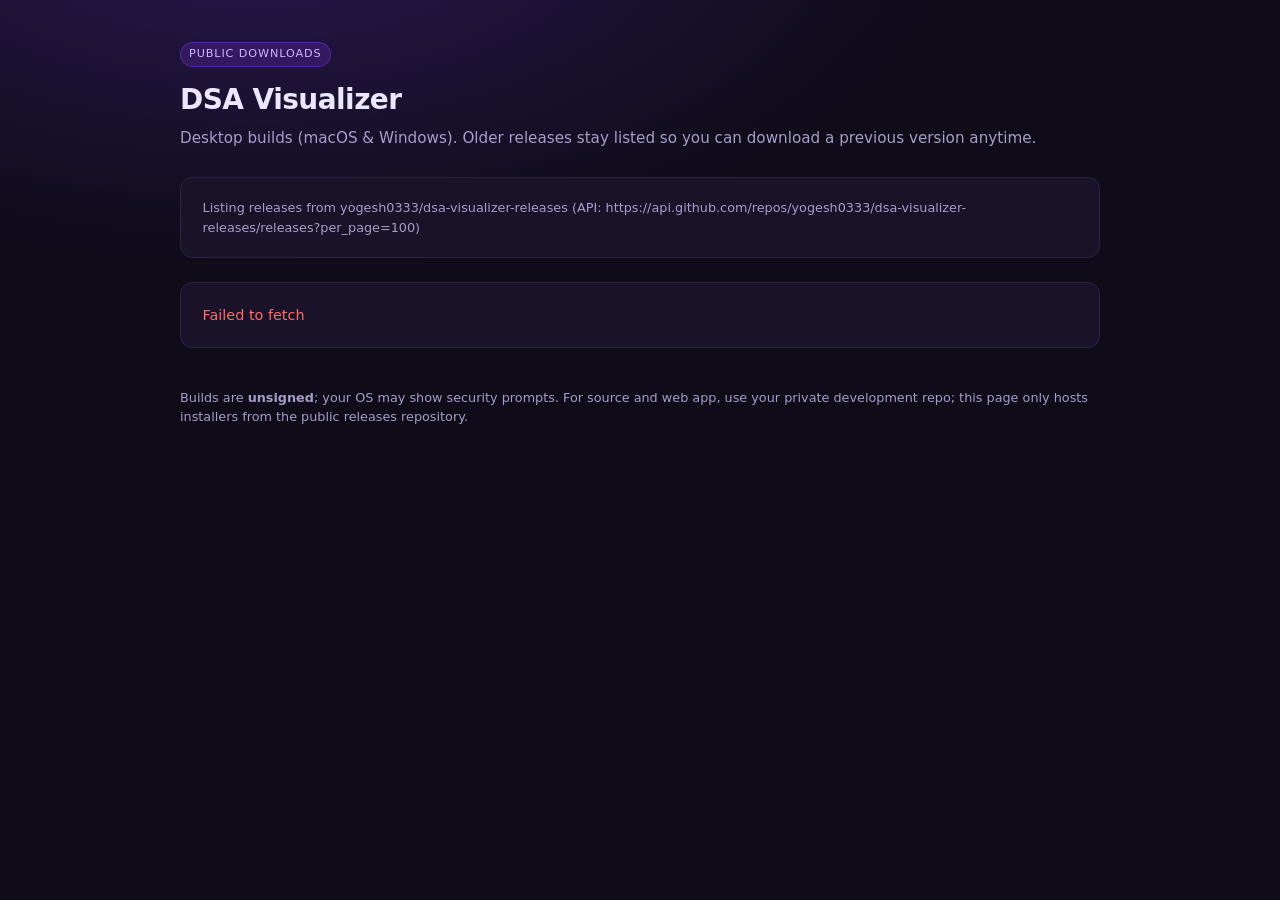
==== docs/index.html @ 54fcaa1b "docs: add Pages download site (releases API table) Made-with: Cursor" ====
<!DOCTYPE html>
<html lang="en">
  <head>
    <meta charset="UTF-8" />
    <meta name="viewport" content="width=device-width, initial-scale=1" />
    <title>DSA Visualizer — Downloads</title>
    <meta
      name="description"
      content="Download DSA Visualizer desktop builds (macOS & Windows). All published versions."
    />
    <style>
      :root {
        --bg: #0f0b18;
        --panel: #1a1228;
        --text: #ede6ff;
        --muted: #a89cc8;
        --accent: #863bff;
        --accent2: #47bfff;
        --border: #2d2240;
        --danger: #ff6b6b;
      }
      * {
        box-sizing: border-box;
      }
      body {
        margin: 0;
        font-family:
          ui-sans-serif,
          system-ui,
          -apple-system,
          "Segoe UI",
          Roboto,
          sans-serif;
        background: radial-gradient(1200px 600px at 20% -10%, #2a1850 0%, transparent 60%), var(--bg);
        color: var(--text);
        line-height: 1.5;
        min-height: 100vh;
      }
      .wrap {
        max-width: 960px;
        margin: 0 auto;
        padding: 2.5rem 1.25rem 4rem;
      }
      h1 {
        font-size: 1.75rem;
        font-weight: 700;
        margin: 0 0 0.35rem;
        letter-spacing: -0.02em;
      }
      .sub {
        color: var(--muted);
        margin: 0 0 1.75rem;
        font-size: 0.95rem;
      }
      .badge {
        display: inline-block;
        font-size: 0.7rem;
        text-transform: uppercase;
        letter-spacing: 0.08em;
        padding: 0.2rem 0.5rem;
        border-radius: 999px;
        background: rgba(134, 59, 255, 0.2);
        color: #cbb6ff;
        border: 1px solid rgba(134, 59, 255, 0.4);
        margin-bottom: 0.75rem;
      }
      .card {
        background: var(--panel);
        border: 1px solid var(--border);
        border-radius: 12px;
        padding: 1.25rem 1.35rem;
        margin-bottom: 1.5rem;
      }
      .err {
        color: var(--danger);
        font-size: 0.9rem;
      }
      table {
        width: 100%;
        border-collapse: collapse;
        font-size: 0.88rem;
      }
      th,
      td {
        text-align: left;
        padding: 0.55rem 0.5rem;
        border-bottom: 1px solid var(--border);
        vertical-align: top;
      }
      th {
        color: var(--muted);
        font-weight: 600;
        font-size: 0.75rem;
        text-transform: uppercase;
        letter-spacing: 0.06em;
      }
      tr:last-child td {
        border-bottom: none;
      }
      a.dl {
        display: inline-block;
        margin: 0.15rem 0.35rem 0.15rem 0;
        padding: 0.25rem 0.55rem;
        border-radius: 8px;
        background: rgba(71, 191, 255, 0.12);
        color: var(--accent2);
        text-decoration: none;
        border: 1px solid rgba(71, 191, 255, 0.35);
        font-size: 0.8rem;
      }
      a.dl:hover {
        background: rgba(71, 191, 255, 0.2);
      }
      a.dl.mac {
        background: rgba(134, 59, 255, 0.12);
        color: #cbb6ff;
        border-color: rgba(134, 59, 255, 0.35);
      }
      a.dl.mac:hover {
        background: rgba(134, 59, 255, 0.22);
      }
      .tag {
        font-family: ui-monospace, SFMono-Regular, Menlo, monospace;
        color: var(--text);
      }
      .muted {
        color: var(--muted);
        font-size: 0.8rem;
      }
      footer {
        margin-top: 2.5rem;
        font-size: 0.8rem;
        color: var(--muted);
      }
      code {
        background: rgba(0, 0, 0, 0.35);
        padding: 0.1rem 0.35rem;
        border-radius: 6px;
        font-size: 0.85em;
      }
    </style>
  </head>
  <body>
    <div class="wrap">
      <div class="badge">Public downloads</div>
      <h1>DSA Visualizer</h1>
      <p class="sub">
        Desktop builds (macOS &amp; Windows). Older releases stay listed so you can download a previous
        version anytime.
      </p>

      <div id="target-repo" class="card muted" hidden></div>

      <div class="card">
        <div id="status">Loading releases…</div>
        <div id="table-wrap" hidden></div>
      </div>

      <footer>
        Builds are <strong>unsigned</strong>; your OS may show security prompts. For source and web app,
        use your private development repo; this page only hosts installers from the public releases
        repository.
      </footer>
    </div>

    <script>
      (function () {
        function parseRepo() {
          const q = new URLSearchParams(location.search);
          const qOwner = q.get("owner");
          const qRepo = q.get("repo");
          if (qOwner && qRepo) return { owner: qOwner, repo: qRepo };

          const host = location.hostname;
          const parts = location.pathname.split("/").filter(Boolean);
          if (host.endsWith("github.io")) {
            const owner = host.replace(/\.github\.io$/i, "");
            const repo = parts[0] || "";
            if (owner && repo) return { owner, repo };
          }
          /* Default public releases repo — override with ?owner=&repo= or host github.io */
          return { owner: "yogesh0333", repo: "dsa-visualizer-releases" };
        }

        const { owner, repo } = parseRepo();
        const api = "https://api.github.com/repos/" + encodeURIComponent(owner) + "/" + encodeURIComponent(repo) + "/releases?per_page=100";

        const elStatus = document.getElementById("status");
        const elTable = document.getElementById("table-wrap");
        const elRepo = document.getElementById("target-repo");

        elRepo.textContent = "Listing releases from " + owner + "/" + repo + " (API: " + api + ")";
        elRepo.hidden = false;

        function labelAsset(name) {
          const lower = name.toLowerCase();
          if (lower.endsWith(".dmg")) return "mac";
          if (lower.endsWith(".exe")) return "win";
          if (lower.endsWith(".msi")) return "msi";
          if (lower.endsWith(".app") || lower.includes(".app.zip")) return "mac";
          return "";
        }

        function render(releases) {
          elStatus.textContent = "";
          if (!releases.length) {
            elStatus.textContent = "No releases yet. Publish from the private repo workflow once secrets are configured.";
            return;
          }

          const rows = releases.map(function (rel) {
            const mac = [];
            const win = [];
            (rel.assets || []).forEach(function (a) {
              const k = labelAsset(a.name);
              if (k === "mac") mac.push(a);
              if (k === "win" || k === "msi") win.push(a);
            });

            const links = function (assets, cls) {
              if (!assets.length) return '<span class="muted">—</span>';
              return assets
                .map(function (a) {
                  const c = cls || (labelAsset(a.name) === "mac" ? "mac" : "");
                  return '<a class="dl ' + c + '" href="' + a.browser_download_url + '" rel="noopener">' + escapeHtml(a.name) + "</a>";
                })
                .join("");
            };

            return (
              "<tr>" +
              "<td><span class=\"tag\">" +
              escapeHtml(rel.tag_name || "") +
              "</span><div class=\"muted\">" +
              escapeHtml(rel.name || "") +
              "</div></td>" +
              "<td class=\"muted\">" +
              (rel.published_at ? escapeHtml(rel.published_at.slice(0, 10)) : "—") +
              "</td>" +
              "<td>" +
              links(mac, "mac") +
              "</td>" +
              "<td>" +
              links(win, "") +
              "</td>" +
              "</tr>"
            );
          });

          elTable.innerHTML =
            "<table><thead><tr><th>Release</th><th>Date</th><th>macOS</th><th>Windows</th></tr></thead><tbody>" +
            rows.join("") +
            "</tbody></table>";
          elTable.hidden = false;
        }

        function escapeHtml(s) {
          return String(s)
            .replace(/&/g, "&amp;")
            .replace(/</g, "&lt;")
            .replace(/"/g, "&quot;")
            .replace(/'/g, "&#39;");
        }

        fetch(api, { headers: { Accept: "application/vnd.github+json" } })
          .then(function (r) {
            if (!r.ok) throw new Error("GitHub API " + r.status + " — check owner/repo and that the releases repo is public.");
            return r.json();
          })
          .then(render)
          .catch(function (e) {
            elStatus.innerHTML = '<span class="err">' + escapeHtml(e.message) + "</span>";
          });
      })();
    </script>
  </body>
</html>
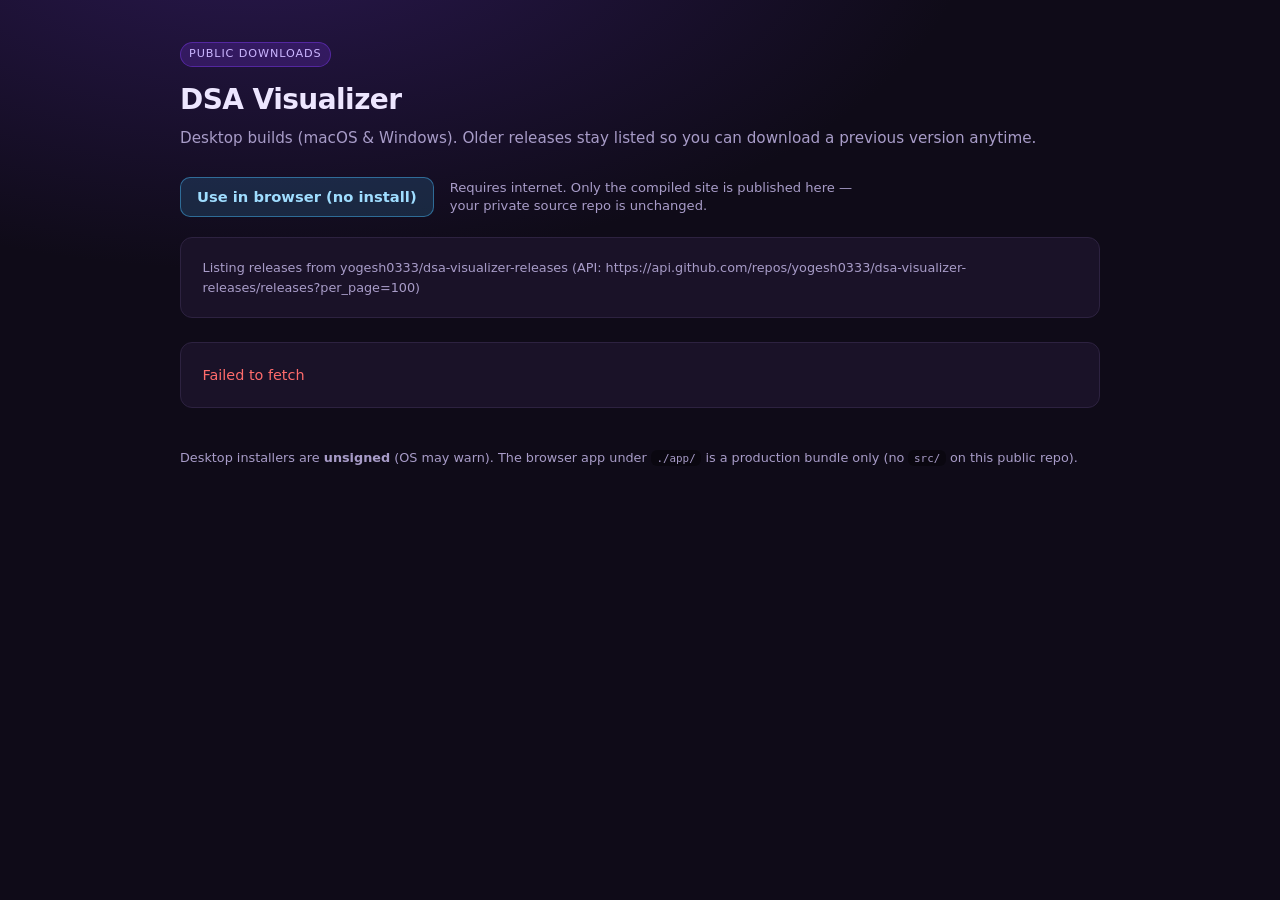
==== commit fbe541fe: "chore: deploy web bundle to docs/app + sync downloads page" ====
--- a/docs/index.html
+++ b/docs/index.html
@@ -138,6 +138,32 @@
         border-radius: 6px;
         font-size: 0.85em;
       }
+      .cta-row {
+        display: flex;
+        flex-wrap: wrap;
+        align-items: center;
+        gap: 0.75rem 1rem;
+        margin: 0 0 1.25rem;
+      }
+      a.cta {
+        display: inline-block;
+        padding: 0.5rem 1rem;
+        border-radius: 10px;
+        font-weight: 600;
+        font-size: 0.92rem;
+        text-decoration: none;
+        border: 1px solid rgba(71, 191, 255, 0.45);
+        background: rgba(71, 191, 255, 0.15);
+        color: #9fddff;
+      }
+      a.cta:hover {
+        background: rgba(71, 191, 255, 0.28);
+      }
+      .cta-hint {
+        font-size: 0.82rem;
+        max-width: 26rem;
+        line-height: 1.4;
+      }
     </style>
   </head>
   <body>
@@ -149,6 +175,14 @@
         version anytime.
       </p>
 
+      <div class="cta-row">
+        <a class="cta" href="./app/">Use in browser (no install)</a>
+        <span class="muted cta-hint"
+          >Requires internet. Only the compiled site is published here — your private source repo is
+          unchanged.</span
+        >
+      </div>
+
       <div id="target-repo" class="card muted" hidden></div>
 
       <div class="card">
@@ -157,9 +191,8 @@
       </div>
 
       <footer>
-        Builds are <strong>unsigned</strong>; your OS may show security prompts. For source and web app,
-        use your private development repo; this page only hosts installers from the public releases
-        repository.
+        Desktop installers are <strong>unsigned</strong> (OS may warn). The browser app under
+        <code>./app/</code> is a production bundle only (no <code>src/</code> on this public repo).
       </footer>
     </div>
 
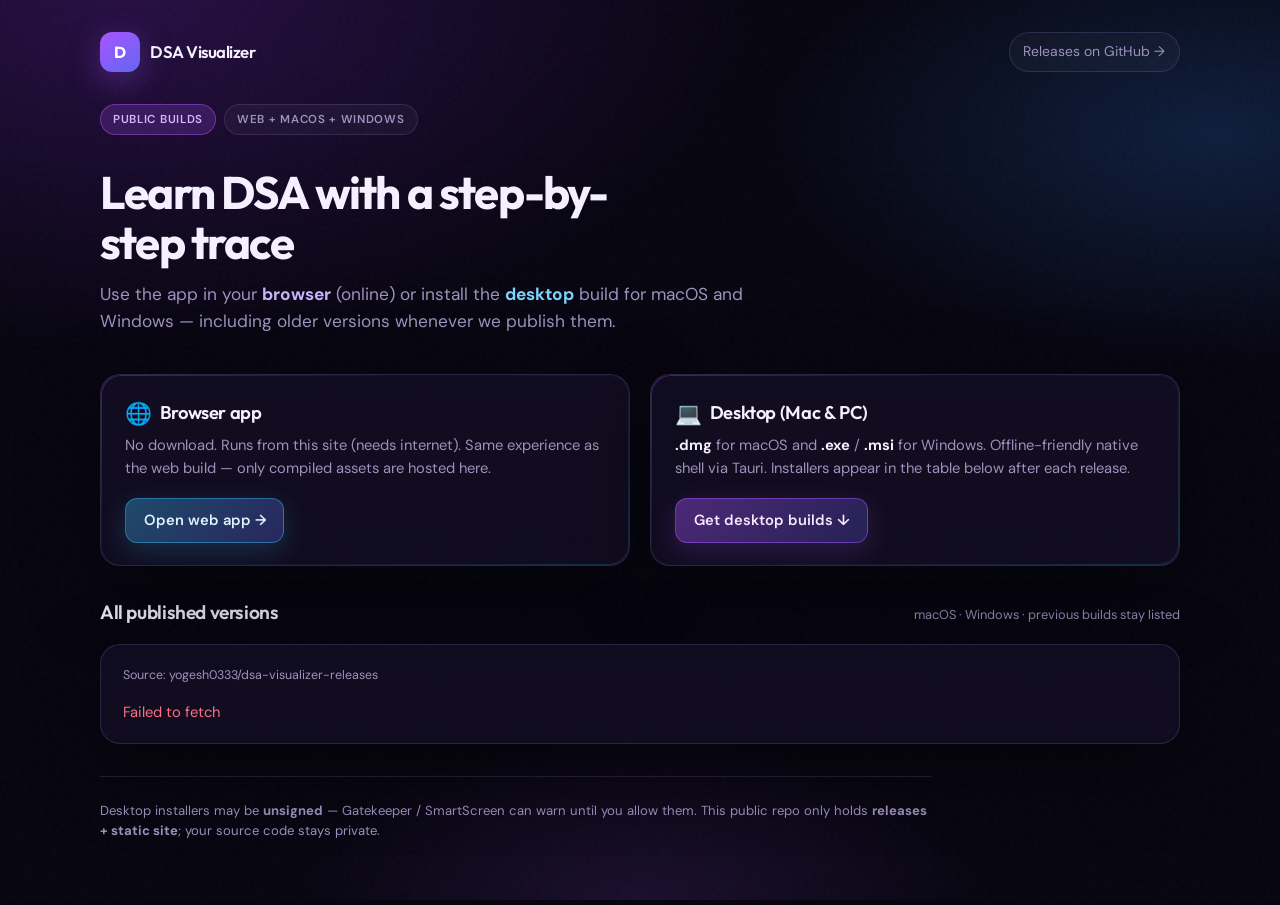
==== commit 7964d871: "chore: deploy web bundle to docs/app + sync downloads page" ====
--- a/docs/index.html
+++ b/docs/index.html
@@ -3,196 +3,421 @@
   <head>
     <meta charset="UTF-8" />
     <meta name="viewport" content="width=device-width, initial-scale=1" />
-    <title>DSA Visualizer — Downloads</title>
+    <title>DSA Visualizer — Web &amp; desktop</title>
     <meta
       name="description"
-      content="Download DSA Visualizer desktop builds (macOS & Windows). All published versions."
+      content="Run DSA Visualizer in your browser or download the Mac and Windows desktop app. All releases in one place."
+    />
+    <link rel="preconnect" href="https://fonts.googleapis.com" />
+    <link rel="preconnect" href="https://fonts.gstatic.com" crossorigin />
+    <link
+      href="https://fonts.googleapis.com/css2?family=DM+Sans:ital,opsz,wght@0,9..40,400;0,9..40,500;0,9..40,600;0,9..40,700;1,9..40,400&family=Outfit:wght@500;600;700&display=swap"
+      rel="stylesheet"
     />
     <style>
       :root {
-        --bg: #0f0b18;
-        --panel: #1a1228;
-        --text: #ede6ff;
-        --muted: #a89cc8;
-        --accent: #863bff;
-        --accent2: #47bfff;
-        --border: #2d2240;
-        --danger: #ff6b6b;
+        --bg-deep: #070510;
+        --bg-card: rgba(22, 16, 38, 0.72);
+        --stroke: rgba(140, 120, 200, 0.22);
+        --text: #f4f0ff;
+        --muted: #9d92bd;
+        --accent: #a855ff;
+        --accent-dim: rgba(168, 85, 255, 0.2);
+        --cyan: #38bdf8;
+        --cyan-dim: rgba(56, 189, 248, 0.15);
+        --success: #34d399;
+        --danger: #fb7185;
+        --radius: 20px;
+        --shadow: 0 24px 80px rgba(0, 0, 0, 0.45);
       }
       * {
         box-sizing: border-box;
       }
       body {
         margin: 0;
-        font-family:
-          ui-sans-serif,
-          system-ui,
-          -apple-system,
-          "Segoe UI",
-          Roboto,
-          sans-serif;
-        background: radial-gradient(1200px 600px at 20% -10%, #2a1850 0%, transparent 60%), var(--bg);
+        font-family: "DM Sans", system-ui, -apple-system, sans-serif;
+        font-optical-sizing: auto;
         color: var(--text);
-        line-height: 1.5;
+        line-height: 1.55;
         min-height: 100vh;
-      }
-      .wrap {
-        max-width: 960px;
+        background: var(--bg-deep);
+        overflow-x: hidden;
+      }
+      .bg {
+        position: fixed;
+        inset: 0;
+        z-index: -2;
+        background:
+          radial-gradient(ellipse 90% 70% at 10% 0%, rgba(120, 40, 200, 0.28), transparent 55%),
+          radial-gradient(ellipse 70% 50% at 95% 15%, rgba(40, 120, 220, 0.22), transparent 50%),
+          radial-gradient(ellipse 60% 40% at 50% 100%, rgba(168, 85, 255, 0.12), transparent 45%),
+          var(--bg-deep);
+      }
+      .grid-noise {
+        position: fixed;
+        inset: 0;
+        z-index: -1;
+        opacity: 0.35;
+        background-image: url("data:image/svg+xml,%3Csvg viewBox='0 0 256 256' xmlns='http://www.w3.org/2000/svg'%3E%3Cfilter id='n'%3E%3CfeTurbulence type='fractalNoise' baseFrequency='0.85' numOctaves='4' stitchTiles='stitch'/%3E%3C/filter%3E%3Crect width='100%25' height='100%25' filter='url(%23n)' opacity='0.07'/%3E%3C/svg%3E");
+        pointer-events: none;
+      }
+      .shell {
+        max-width: 1120px;
         margin: 0 auto;
-        padding: 2.5rem 1.25rem 4rem;
-      }
-      h1 {
-        font-size: 1.75rem;
+        padding: 1.5rem 1.25rem 4rem;
+      }
+      header {
+        display: flex;
+        align-items: center;
+        justify-content: space-between;
+        gap: 1rem;
+        padding: 0.5rem 0 2rem;
+        flex-wrap: wrap;
+      }
+      .brand {
+        display: flex;
+        align-items: center;
+        gap: 0.65rem;
+      }
+      .logo {
+        width: 40px;
+        height: 40px;
+        border-radius: 12px;
+        background: linear-gradient(145deg, var(--accent), #6366f1);
+        box-shadow: 0 8px 32px rgba(168, 85, 255, 0.35);
+        display: grid;
+        place-items: center;
+        font-family: "Outfit", sans-serif;
         font-weight: 700;
-        margin: 0 0 0.35rem;
+        font-size: 1rem;
+        color: #fff;
+      }
+      .brand span {
+        font-family: "Outfit", sans-serif;
+        font-weight: 600;
+        font-size: 1.05rem;
+        letter-spacing: -0.03em;
+      }
+      .gh-link {
+        font-size: 0.875rem;
+        color: var(--muted);
+        text-decoration: none;
+        padding: 0.5rem 0.85rem;
+        border-radius: 999px;
+        border: 1px solid var(--stroke);
+        background: rgba(255, 255, 255, 0.03);
+        transition: border-color 0.2s, color 0.2s, background 0.2s;
+      }
+      .gh-link:hover {
+        color: var(--text);
+        border-color: rgba(168, 85, 255, 0.45);
+        background: var(--accent-dim);
+      }
+      .hero {
+        margin-bottom: 2.5rem;
+      }
+      .hero h1 {
+        font-family: "Outfit", sans-serif;
+        font-weight: 700;
+        font-size: clamp(2rem, 5vw, 2.85rem);
+        line-height: 1.1;
+        letter-spacing: -0.04em;
+        margin: 0 0 0.85rem;
+        max-width: 18ch;
+      }
+      .hero .lead {
+        font-size: 1.08rem;
+        color: var(--muted);
+        max-width: 42rem;
+        margin: 0 0 1.75rem;
+      }
+      .pill-row {
+        display: flex;
+        flex-wrap: wrap;
+        gap: 0.5rem;
+        margin-bottom: 2rem;
+      }
+      .pill {
+        font-size: 0.72rem;
+        font-weight: 600;
+        letter-spacing: 0.06em;
+        text-transform: uppercase;
+        padding: 0.35rem 0.75rem;
+        border-radius: 999px;
+        border: 1px solid var(--stroke);
+        color: var(--muted);
+        background: rgba(255, 255, 255, 0.04);
+      }
+      .pill.accent {
+        border-color: rgba(168, 85, 255, 0.45);
+        color: #d8b4fe;
+        background: var(--accent-dim);
+      }
+      .options {
+        display: grid;
+        grid-template-columns: repeat(auto-fit, minmax(280px, 1fr));
+        gap: 1.25rem;
+        margin-bottom: 2rem;
+      }
+      .opt {
+        position: relative;
+        border-radius: var(--radius);
+        padding: 1.5rem 1.5rem 1.35rem;
+        background: var(--bg-card);
+        border: 1px solid var(--stroke);
+        box-shadow: var(--shadow);
+        backdrop-filter: blur(20px);
+        -webkit-backdrop-filter: blur(20px);
+        overflow: hidden;
+      }
+      .opt::before {
+        content: "";
+        position: absolute;
+        inset: 0;
+        border-radius: inherit;
+        padding: 1px;
+        background: linear-gradient(145deg, rgba(168, 85, 255, 0.35), transparent 40%, rgba(56, 189, 248, 0.2));
+        -webkit-mask:
+          linear-gradient(#fff 0 0) content-box,
+          linear-gradient(#fff 0 0);
+        mask:
+          linear-gradient(#fff 0 0) content-box,
+          linear-gradient(#fff 0 0);
+        -webkit-mask-composite: xor;
+        mask-composite: exclude;
+        pointer-events: none;
+      }
+      .opt h2 {
+        font-family: "Outfit", sans-serif;
+        font-weight: 600;
+        font-size: 1.15rem;
+        margin: 0 0 0.4rem;
         letter-spacing: -0.02em;
-      }
-      .sub {
-        color: var(--muted);
-        margin: 0 0 1.75rem;
-        font-size: 0.95rem;
-      }
-      .badge {
-        display: inline-block;
-        font-size: 0.7rem;
-        text-transform: uppercase;
-        letter-spacing: 0.08em;
-        padding: 0.2rem 0.5rem;
-        border-radius: 999px;
-        background: rgba(134, 59, 255, 0.2);
-        color: #cbb6ff;
-        border: 1px solid rgba(134, 59, 255, 0.4);
-        margin-bottom: 0.75rem;
-      }
-      .card {
-        background: var(--panel);
-        border: 1px solid var(--border);
+        display: flex;
+        align-items: center;
+        gap: 0.5rem;
+      }
+      .opt p {
+        margin: 0 0 1.1rem;
+        font-size: 0.92rem;
+        color: var(--muted);
+      }
+      .opt .go {
+        display: inline-flex;
+        align-items: center;
+        gap: 0.35rem;
+        font-weight: 600;
+        font-size: 0.92rem;
+        text-decoration: none;
+        padding: 0.65rem 1.1rem;
         border-radius: 12px;
-        padding: 1.25rem 1.35rem;
+        transition: transform 0.15s, box-shadow 0.2s;
+      }
+      .opt .go:hover {
+        transform: translateY(-1px);
+      }
+      .go.web {
+        color: #e0f2fe;
+        background: linear-gradient(135deg, rgba(56, 189, 248, 0.35), rgba(99, 102, 241, 0.3));
+        border: 1px solid rgba(56, 189, 248, 0.45);
+        box-shadow: 0 8px 28px rgba(56, 189, 248, 0.2);
+      }
+      .go.web:hover {
+        box-shadow: 0 12px 36px rgba(56, 189, 248, 0.28);
+      }
+      .go.desktop {
+        color: #fae8ff;
+        background: linear-gradient(135deg, rgba(168, 85, 255, 0.4), rgba(99, 102, 241, 0.25));
+        border: 1px solid rgba(168, 85, 255, 0.5);
+        box-shadow: 0 8px 28px rgba(168, 85, 255, 0.2);
+      }
+      .go.desktop:hover {
+        box-shadow: 0 12px 36px rgba(168, 85, 255, 0.3);
+      }
+      .icon-emoji {
+        font-size: 1.35rem;
+        line-height: 1;
+      }
+      .releases-head {
+        display: flex;
+        align-items: baseline;
+        justify-content: space-between;
+        gap: 1rem;
+        flex-wrap: wrap;
+        margin-bottom: 1rem;
+      }
+      .releases-head h2 {
+        font-family: "Outfit", sans-serif;
+        font-weight: 600;
+        font-size: 1.2rem;
+        margin: 0;
+        letter-spacing: -0.02em;
+      }
+      .releases-head .hint {
+        font-size: 0.8rem;
+        color: var(--muted);
+      }
+      .panel {
+        border-radius: var(--radius);
+        background: var(--bg-card);
+        border: 1px solid var(--stroke);
+        padding: 1.35rem 1.35rem 1.15rem;
+        box-shadow: var(--shadow);
+        backdrop-filter: blur(16px);
         margin-bottom: 1.5rem;
       }
-      .err {
-        color: var(--danger);
-        font-size: 0.9rem;
+      #target-repo {
+        font-size: 0.78rem;
+        color: var(--muted);
+        margin-bottom: 1rem;
+        word-break: break-all;
+      }
+      #status {
+        font-size: 0.92rem;
+        color: var(--muted);
+      }
+      #status.empty-hint {
+        line-height: 1.65;
+      }
+      #status.empty-hint a {
+        color: var(--cyan);
+        font-weight: 600;
       }
       table {
         width: 100%;
         border-collapse: collapse;
-        font-size: 0.88rem;
+        font-size: 0.86rem;
       }
       th,
       td {
         text-align: left;
-        padding: 0.55rem 0.5rem;
-        border-bottom: 1px solid var(--border);
+        padding: 0.65rem 0.5rem;
+        border-bottom: 1px solid var(--stroke);
         vertical-align: top;
       }
       th {
         color: var(--muted);
         font-weight: 600;
-        font-size: 0.75rem;
+        font-size: 0.72rem;
         text-transform: uppercase;
-        letter-spacing: 0.06em;
+        letter-spacing: 0.07em;
       }
       tr:last-child td {
         border-bottom: none;
       }
       a.dl {
         display: inline-block;
-        margin: 0.15rem 0.35rem 0.15rem 0;
-        padding: 0.25rem 0.55rem;
-        border-radius: 8px;
-        background: rgba(71, 191, 255, 0.12);
-        color: var(--accent2);
+        margin: 0.12rem 0.28rem 0.12rem 0;
+        padding: 0.32rem 0.6rem;
+        border-radius: 10px;
+        font-size: 0.78rem;
+        font-weight: 500;
         text-decoration: none;
-        border: 1px solid rgba(71, 191, 255, 0.35);
-        font-size: 0.8rem;
+        border: 1px solid rgba(56, 189, 248, 0.4);
+        background: var(--cyan-dim);
+        color: #7dd3fc;
+        transition: background 0.15s, border-color 0.15s;
       }
       a.dl:hover {
-        background: rgba(71, 191, 255, 0.2);
+        background: rgba(56, 189, 248, 0.28);
+        border-color: rgba(56, 189, 248, 0.6);
       }
       a.dl.mac {
-        background: rgba(134, 59, 255, 0.12);
-        color: #cbb6ff;
-        border-color: rgba(134, 59, 255, 0.35);
+        border-color: rgba(168, 85, 255, 0.45);
+        background: var(--accent-dim);
+        color: #e9d5ff;
       }
       a.dl.mac:hover {
-        background: rgba(134, 59, 255, 0.22);
+        background: rgba(168, 85, 255, 0.32);
       }
       .tag {
         font-family: ui-monospace, SFMono-Regular, Menlo, monospace;
+        font-size: 0.84rem;
         color: var(--text);
       }
       .muted {
         color: var(--muted);
         font-size: 0.8rem;
       }
+      .err {
+        color: var(--danger);
+      }
       footer {
-        margin-top: 2.5rem;
-        font-size: 0.8rem;
-        color: var(--muted);
+        margin-top: 2rem;
+        padding-top: 1.5rem;
+        border-top: 1px solid var(--stroke);
+        font-size: 0.82rem;
+        color: var(--muted);
+        max-width: 52rem;
       }
       code {
         background: rgba(0, 0, 0, 0.35);
-        padding: 0.1rem 0.35rem;
+        padding: 0.12rem 0.4rem;
         border-radius: 6px;
-        font-size: 0.85em;
-      }
-      .cta-row {
-        display: flex;
-        flex-wrap: wrap;
-        align-items: center;
-        gap: 0.75rem 1rem;
-        margin: 0 0 1.25rem;
-      }
-      a.cta {
-        display: inline-block;
-        padding: 0.5rem 1rem;
-        border-radius: 10px;
-        font-weight: 600;
-        font-size: 0.92rem;
-        text-decoration: none;
-        border: 1px solid rgba(71, 191, 255, 0.45);
-        background: rgba(71, 191, 255, 0.15);
-        color: #9fddff;
-      }
-      a.cta:hover {
-        background: rgba(71, 191, 255, 0.28);
-      }
-      .cta-hint {
-        font-size: 0.82rem;
-        max-width: 26rem;
-        line-height: 1.4;
+        font-size: 0.82em;
       }
     </style>
   </head>
   <body>
-    <div class="wrap">
-      <div class="badge">Public downloads</div>
-      <h1>DSA Visualizer</h1>
-      <p class="sub">
-        Desktop builds (macOS &amp; Windows). Older releases stay listed so you can download a previous
-        version anytime.
-      </p>
-
-      <div class="cta-row">
-        <a class="cta" href="./app/">Use in browser (no install)</a>
-        <span class="muted cta-hint"
-          >Requires internet. Only the compiled site is published here — your private source repo is
-          unchanged.</span
-        >
+    <div class="bg" aria-hidden="true"></div>
+    <div class="grid-noise" aria-hidden="true"></div>
+    <div class="shell">
+      <header>
+        <div class="brand">
+          <div class="logo" aria-hidden="true">D</div>
+          <span>DSA Visualizer</span>
+        </div>
+        <a class="gh-link" id="releases-gh-link" href="#" rel="noopener">Releases on GitHub →</a>
+      </header>
+
+      <section class="hero">
+        <div class="pill-row">
+          <span class="pill accent">Public builds</span>
+          <span class="pill">Web + macOS + Windows</span>
+        </div>
+        <h1>Learn DSA with a step-by-step trace</h1>
+        <p class="lead">
+          Use the app in your <strong style="color: #c4b5fd">browser</strong> (online) or install the
+          <strong style="color: #7dd3fc">desktop</strong> build for macOS and Windows — including older
+          versions whenever we publish them.
+        </p>
+      </section>
+
+      <div class="options">
+        <article class="opt">
+          <h2><span class="icon-emoji" aria-hidden="true">🌐</span> Browser app</h2>
+          <p>
+            No download. Runs from this site (needs internet). Same experience as the web build —
+            only compiled assets are hosted here.
+          </p>
+          <a class="go web" href="./app/">Open web app →</a>
+        </article>
+        <article class="opt">
+          <h2><span class="icon-emoji" aria-hidden="true">💻</span> Desktop (Mac &amp; PC)</h2>
+          <p>
+            <strong style="color: var(--text)">.dmg</strong> for macOS and <strong style="color: var(--text)">.exe</strong> /
+            <strong style="color: var(--text)">.msi</strong> for Windows. Offline-friendly native shell via Tauri. Installers
+            appear in the table below after each release.
+          </p>
+          <a class="go desktop" id="scroll-releases" href="#releases">Get desktop builds ↓</a>
+        </article>
       </div>
 
-      <div id="target-repo" class="card muted" hidden></div>
-
-      <div class="card">
-        <div id="status">Loading releases…</div>
-        <div id="table-wrap" hidden></div>
-      </div>
+      <section id="releases">
+        <div class="releases-head">
+          <h2>All published versions</h2>
+          <span class="hint">macOS · Windows · previous builds stay listed</span>
+        </div>
+        <div class="panel">
+          <div id="target-repo" hidden></div>
+          <div id="status">Loading releases…</div>
+          <div id="table-wrap" hidden></div>
+        </div>
+      </section>
 
       <footer>
-        Desktop installers are <strong>unsigned</strong> (OS may warn). The browser app under
-        <code>./app/</code> is a production bundle only (no <code>src/</code> on this public repo).
+        Desktop installers may be <strong>unsigned</strong> — Gatekeeper / SmartScreen can warn until you allow them.
+        This public repo only holds <strong>releases + static site</strong>; your source code stays private.
       </footer>
     </div>
 
@@ -211,19 +436,31 @@
             const repo = parts[0] || "";
             if (owner && repo) return { owner, repo };
           }
-          /* Default public releases repo — override with ?owner=&repo= or host github.io */
           return { owner: "yogesh0333", repo: "dsa-visualizer-releases" };
         }
 
         const { owner, repo } = parseRepo();
-        const api = "https://api.github.com/repos/" + encodeURIComponent(owner) + "/" + encodeURIComponent(repo) + "/releases?per_page=100";
+        const api =
+          "https://api.github.com/repos/" +
+          encodeURIComponent(owner) +
+          "/" +
+          encodeURIComponent(repo) +
+          "/releases?per_page=100";
+        const releasesPage = "https://github.com/" + owner + "/" + repo + "/releases";
+
+        document.getElementById("releases-gh-link").href = releasesPage;
 
         const elStatus = document.getElementById("status");
         const elTable = document.getElementById("table-wrap");
         const elRepo = document.getElementById("target-repo");
 
-        elRepo.textContent = "Listing releases from " + owner + "/" + repo + " (API: " + api + ")";
+        elRepo.textContent = "Source: " + owner + "/" + repo;
         elRepo.hidden = false;
+
+        document.getElementById("scroll-releases").addEventListener("click", function (e) {
+          e.preventDefault();
+          document.getElementById("releases").scrollIntoView({ behavior: "smooth" });
+        });
 
         function labelAsset(name) {
           const lower = name.toLowerCase();
@@ -236,8 +473,15 @@
 
         function render(releases) {
           elStatus.textContent = "";
+          elStatus.className = "";
           if (!releases.length) {
-            elStatus.textContent = "No releases yet. Publish from the private repo workflow once secrets are configured.";
+            elStatus.className = "empty-hint";
+            elStatus.innerHTML =
+              "<p style='margin:0 0 .75rem'><strong>No desktop releases yet.</strong> Mac &amp; Windows installers show up here after " +
+              "the private repo runs <strong>Publish public desktop release</strong> (GitHub Actions).</p>" +
+              "<p style='margin:0'>Open the <a href='" +
+              releasesPage +
+              "' rel='noopener'>Releases tab on GitHub</a> — or ask the maintainer to run that workflow once.</p>";
             return;
           }
 
@@ -255,19 +499,27 @@
               return assets
                 .map(function (a) {
                   const c = cls || (labelAsset(a.name) === "mac" ? "mac" : "");
-                  return '<a class="dl ' + c + '" href="' + a.browser_download_url + '" rel="noopener">' + escapeHtml(a.name) + "</a>";
+                  return (
+                    '<a class="dl ' +
+                    c +
+                    '" href="' +
+                    a.browser_download_url +
+                    '" rel="noopener">' +
+                    escapeHtml(a.name) +
+                    "</a>"
+                  );
                 })
                 .join("");
             };
 
             return (
               "<tr>" +
-              "<td><span class=\"tag\">" +
+              '<td><span class="tag">' +
               escapeHtml(rel.tag_name || "") +
-              "</span><div class=\"muted\">" +
+              '</span><div class="muted">' +
               escapeHtml(rel.name || "") +
               "</div></td>" +
-              "<td class=\"muted\">" +
+              '<td class="muted">' +
               (rel.published_at ? escapeHtml(rel.published_at.slice(0, 10)) : "—") +
               "</td>" +
               "<td>" +
@@ -281,7 +533,7 @@
           });
 
           elTable.innerHTML =
-            "<table><thead><tr><th>Release</th><th>Date</th><th>macOS</th><th>Windows</th></tr></thead><tbody>" +
+            '<table><thead><tr><th>Release</th><th>Date</th><th>macOS</th><th>Windows</th></tr></thead><tbody>' +
             rows.join("") +
             "</tbody></table>";
           elTable.hidden = false;
@@ -297,7 +549,7 @@
 
         fetch(api, { headers: { Accept: "application/vnd.github+json" } })
           .then(function (r) {
-            if (!r.ok) throw new Error("GitHub API " + r.status + " — check owner/repo and that the releases repo is public.");
+            if (!r.ok) throw new Error("GitHub API " + r.status + " — is this repo public?");
             return r.json();
           })
           .then(render)
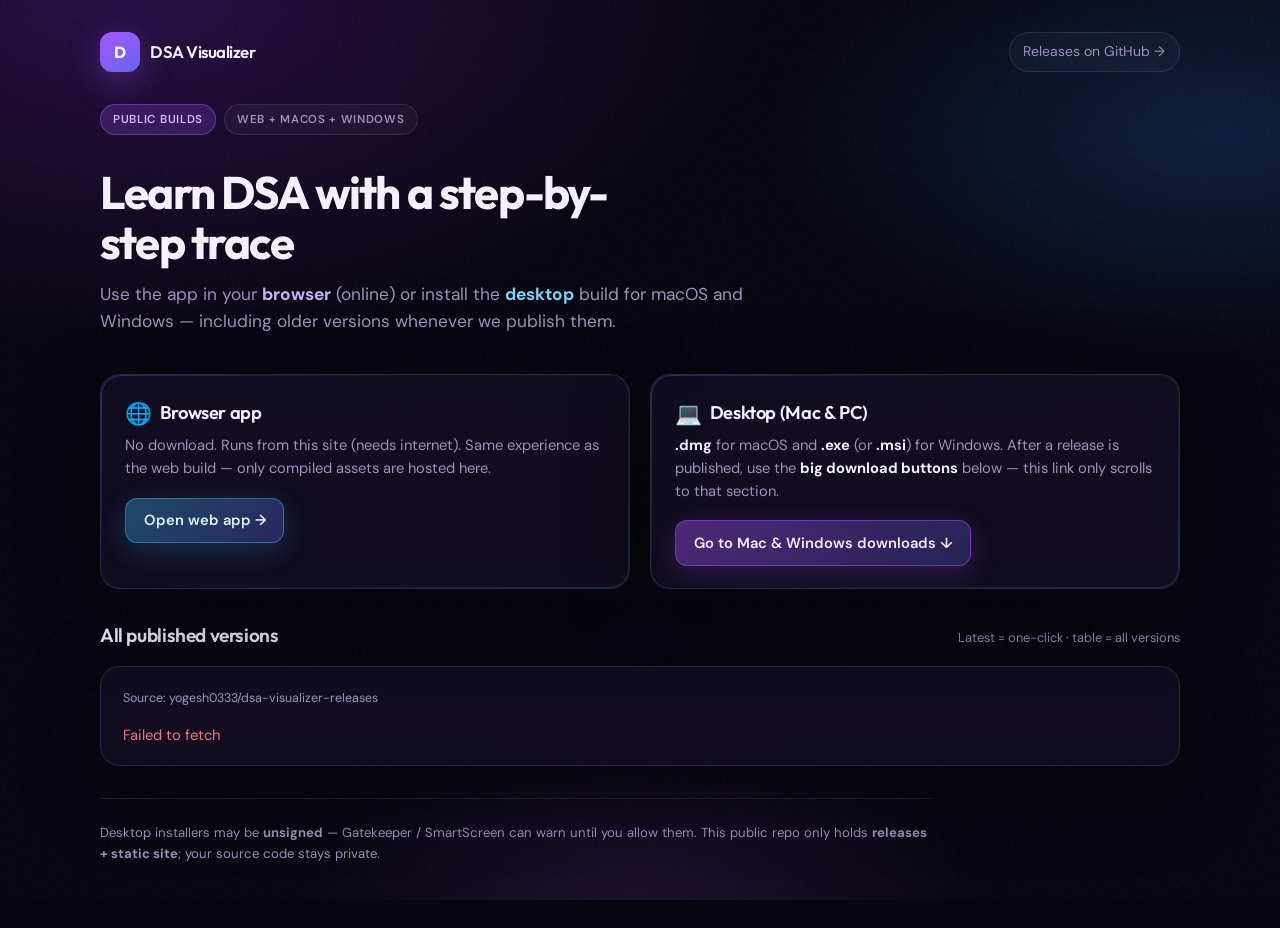
==== commit 6ec318c5: "chore: deploy web bundle to docs/app + sync downloads page" ====
--- a/docs/index.html
+++ b/docs/index.html
@@ -356,6 +356,74 @@
         border-radius: 6px;
         font-size: 0.82em;
       }
+      #quick-downloads {
+        margin-bottom: 1.25rem;
+        padding: 1.1rem 1.15rem;
+        border-radius: 16px;
+        background: rgba(168, 85, 255, 0.08);
+        border: 1px solid rgba(168, 85, 255, 0.28);
+      }
+      #quick-downloads[hidden] {
+        display: none !important;
+      }
+      .quick-dl-label {
+        margin: 0 0 0.75rem;
+        font-size: 0.88rem;
+        color: var(--muted);
+      }
+      .quick-dl-label strong {
+        color: var(--text);
+        font-family: ui-monospace, monospace;
+        font-size: 0.85rem;
+      }
+      .quick-dl-btns {
+        display: flex;
+        flex-wrap: wrap;
+        gap: 0.65rem;
+      }
+      a.big-dl {
+        display: inline-flex;
+        align-items: center;
+        justify-content: center;
+        gap: 0.4rem;
+        padding: 0.75rem 1.15rem;
+        border-radius: 12px;
+        font-weight: 700;
+        font-size: 0.9rem;
+        text-decoration: none;
+        border: 1px solid transparent;
+        transition: transform 0.12s, box-shadow 0.2s;
+      }
+      a.big-dl:hover {
+        transform: translateY(-1px);
+      }
+      a.big-dl.mac {
+        color: #f5e6ff;
+        background: linear-gradient(135deg, #7c3aed, #a855ff);
+        border-color: rgba(255, 255, 255, 0.2);
+        box-shadow: 0 10px 36px rgba(124, 58, 237, 0.35);
+      }
+      a.big-dl.win {
+        color: #f0f9ff;
+        background: linear-gradient(135deg, #0284c7, #0ea5e9);
+        border-color: rgba(255, 255, 255, 0.2);
+        box-shadow: 0 10px 36px rgba(14, 165, 233, 0.3);
+      }
+      a.big-dl.missing {
+        cursor: default;
+        opacity: 0.45;
+        pointer-events: none;
+        background: rgba(255, 255, 255, 0.06);
+        color: var(--muted);
+        border-color: var(--stroke);
+        box-shadow: none;
+      }
+      .table-legend {
+        font-size: 0.8rem;
+        color: var(--muted);
+        margin: 0 0 0.85rem;
+        line-height: 1.5;
+      }
     </style>
   </head>
   <body>
@@ -395,22 +463,27 @@
         <article class="opt">
           <h2><span class="icon-emoji" aria-hidden="true">💻</span> Desktop (Mac &amp; PC)</h2>
           <p>
-            <strong style="color: var(--text)">.dmg</strong> for macOS and <strong style="color: var(--text)">.exe</strong> /
-            <strong style="color: var(--text)">.msi</strong> for Windows. Offline-friendly native shell via Tauri. Installers
-            appear in the table below after each release.
+            <strong style="color: var(--text)">.dmg</strong> for macOS and <strong style="color: var(--text)">.exe</strong> (or
+            <strong style="color: var(--text)">.msi</strong>) for Windows. After a release is published, use the
+            <strong style="color: var(--text)">big download buttons</strong> below — this link only scrolls to that section.
           </p>
-          <a class="go desktop" id="scroll-releases" href="#releases">Get desktop builds ↓</a>
+          <a class="go desktop" id="scroll-releases" href="#releases">Go to Mac &amp; Windows downloads ↓</a>
         </article>
       </div>
 
       <section id="releases">
         <div class="releases-head">
           <h2>All published versions</h2>
-          <span class="hint">macOS · Windows · previous builds stay listed</span>
+          <span class="hint">Latest = one-click · table = all versions</span>
         </div>
         <div class="panel">
           <div id="target-repo" hidden></div>
+          <div id="quick-downloads" hidden></div>
           <div id="status">Loading releases…</div>
+          <p class="table-legend" id="table-legend" hidden>
+            <strong>Windows:</strong> use the <strong>Windows</strong> column — look for the <code>.exe</code> setup (NSIS).
+            Some releases also include an <code>.msi</code>. <strong>macOS:</strong> <code>.dmg</code> in the macOS column.
+          </p>
           <div id="table-wrap" hidden></div>
         </div>
       </section>
@@ -453,6 +526,8 @@
         const elStatus = document.getElementById("status");
         const elTable = document.getElementById("table-wrap");
         const elRepo = document.getElementById("target-repo");
+        const elQuick = document.getElementById("quick-downloads");
+        const elLegend = document.getElementById("table-legend");
 
         elRepo.textContent = "Source: " + owner + "/" + repo;
         elRepo.hidden = false;
@@ -471,19 +546,74 @@
           return "";
         }
 
+        function pickInstallerAssets(rel) {
+          const assets = rel.assets || [];
+          let dmg = null;
+          let exe = null;
+          let msi = null;
+          for (let i = 0; i < assets.length; i++) {
+            const a = assets[i];
+            const n = (a.name || "").toLowerCase();
+            if (n.endsWith(".dmg") && !dmg) dmg = a;
+            if (n.endsWith(".exe") && !exe) exe = a;
+            if (n.endsWith(".msi") && !msi) msi = a;
+          }
+          const win = exe || msi;
+          const winSuffix = exe ? ".exe" : msi ? ".msi" : null;
+          return { dmg: dmg, win: win, winSuffix: winSuffix };
+        }
+
         function render(releases) {
           elStatus.textContent = "";
           elStatus.className = "";
+          elQuick.hidden = true;
+          elQuick.innerHTML = "";
+          elLegend.hidden = true;
           if (!releases.length) {
             elStatus.className = "empty-hint";
             elStatus.innerHTML =
-              "<p style='margin:0 0 .75rem'><strong>No desktop releases yet.</strong> Mac &amp; Windows installers show up here after " +
-              "the private repo runs <strong>Publish public desktop release</strong> (GitHub Actions).</p>" +
-              "<p style='margin:0'>Open the <a href='" +
+              "<p style='margin:0 0 .75rem'><strong>No desktop releases yet.</strong> There is nothing to download until " +
+              "a release is published. Run <strong>Publish public desktop release</strong> in your private repo (GitHub Actions) — " +
+              "it uploads <strong>Mac (.dmg)</strong> and <strong>Windows (.exe / .msi)</strong> here.</p>" +
+              "<p style='margin:0 0 .75rem'>The button &quot;Go to Mac &amp; Windows downloads&quot; only <em>scrolls</em> — it does not download files by itself.</p>" +
+              "<p style='margin:0'>Check <a href='" +
               releasesPage +
-              "' rel='noopener'>Releases tab on GitHub</a> — or ask the maintainer to run that workflow once.</p>";
+              "' rel='noopener'>GitHub → Releases</a> (will be empty until the first successful publish).</p>";
             return;
           }
+
+          releases.sort(function (a, b) {
+            return new Date(b.published_at || 0) - new Date(a.published_at || 0);
+          });
+
+          const latest = releases[0];
+          const pick = pickInstallerAssets(latest);
+          const tag = latest.tag_name || latest.name || "latest";
+
+          const macBtn = pick.dmg
+            ? '<a class="big-dl mac" href="' +
+              pick.dmg.browser_download_url +
+              '" rel="noopener">Download for Mac (.dmg)</a>'
+            : '<span class="big-dl missing" role="status">No .dmg in latest release — try another row</span>';
+
+          const winBtn = pick.win
+            ? '<a class="big-dl win" href="' +
+              pick.win.browser_download_url +
+              '" rel="noopener">Download for Windows (' +
+              escapeHtml(pick.winSuffix || ".exe") +
+              ")</a>"
+            : '<span class="big-dl missing" role="status">No Windows installer in latest release — try another row</span>';
+
+          elQuick.innerHTML =
+            '<p class="quick-dl-label">Latest release: <strong>' +
+            escapeHtml(tag) +
+            "</strong> — direct downloads</p>" +
+            '<div class="quick-dl-btns">' +
+            macBtn +
+            winBtn +
+            "</div>";
+          elQuick.hidden = false;
+          elLegend.hidden = false;
 
           const rows = releases.map(function (rel) {
             const mac = [];
@@ -533,7 +663,7 @@
           });
 
           elTable.innerHTML =
-            '<table><thead><tr><th>Release</th><th>Date</th><th>macOS</th><th>Windows</th></tr></thead><tbody>' +
+            '<table><thead><tr><th>Release</th><th>Date</th><th>macOS (.dmg)</th><th>Windows (.exe / .msi)</th></tr></thead><tbody>' +
             rows.join("") +
             "</tbody></table>";
           elTable.hidden = false;
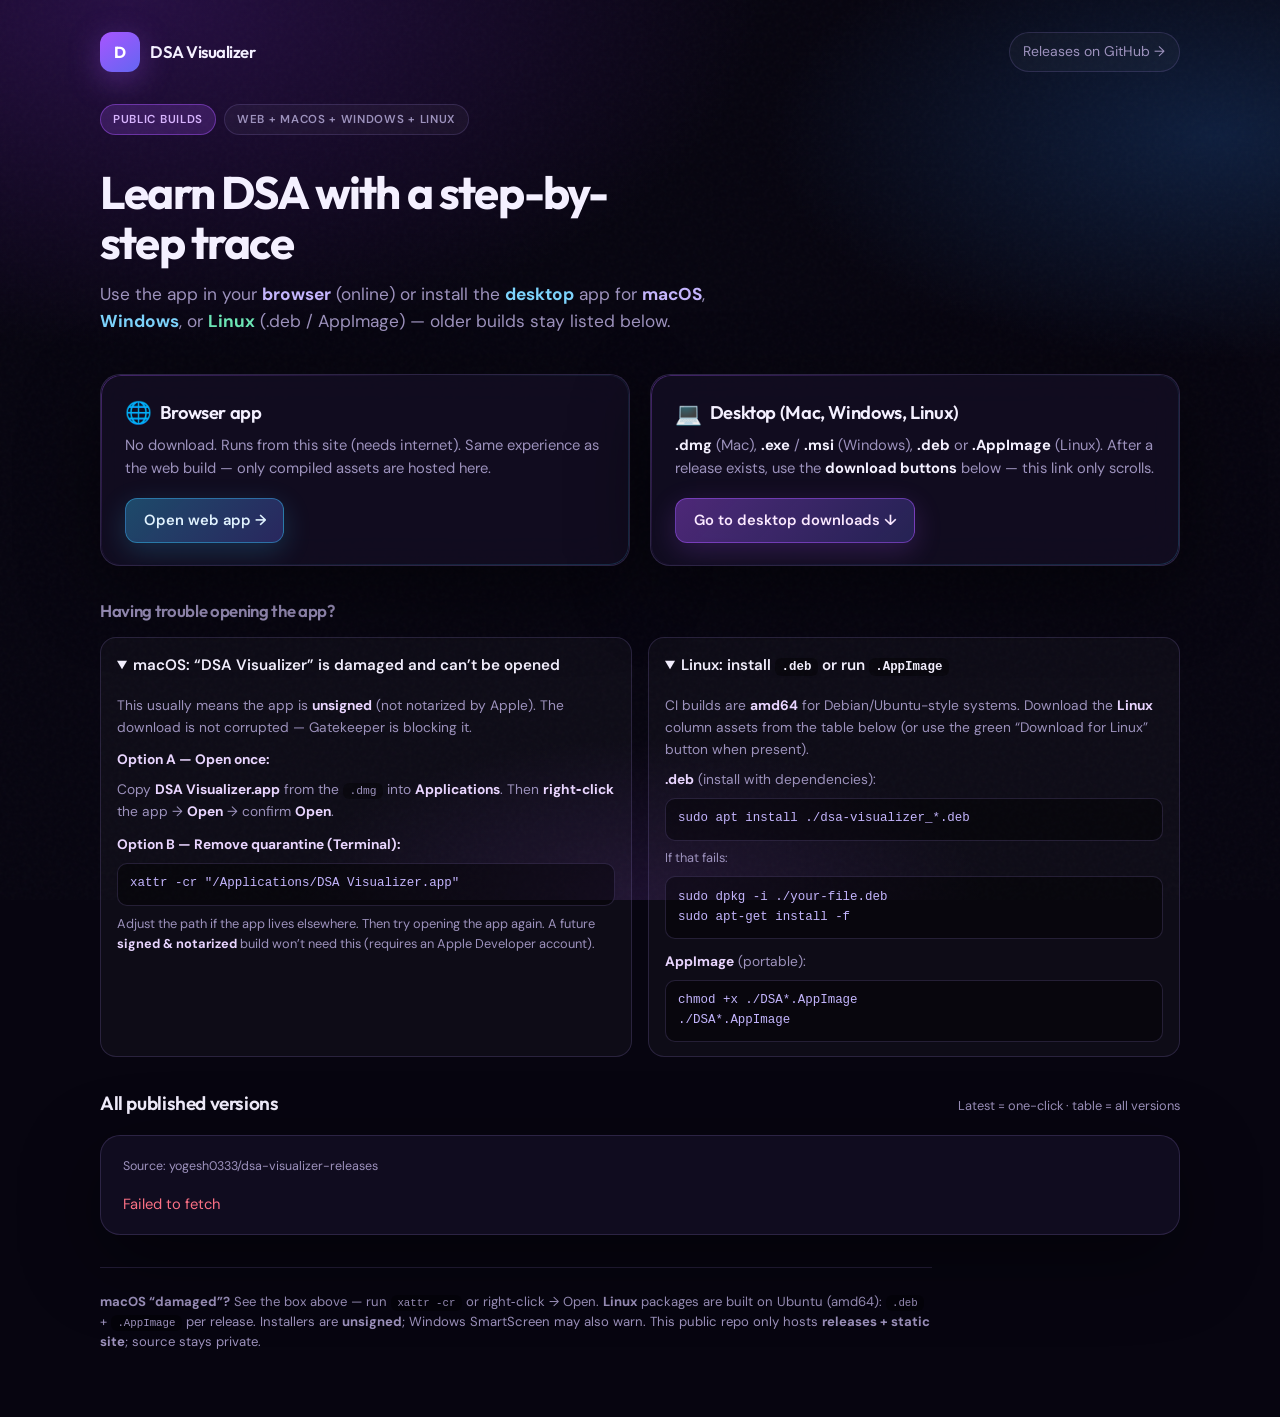
==== commit f896105a: "chore: deploy web bundle to docs/app + sync downloads page" ====
--- a/docs/index.html
+++ b/docs/index.html
@@ -6,7 +6,7 @@
     <title>DSA Visualizer — Web &amp; desktop</title>
     <meta
       name="description"
-      content="Run DSA Visualizer in your browser or download the Mac and Windows desktop app. All releases in one place."
+      content="Run DSA Visualizer in your browser or download Mac, Windows, and Linux desktop builds. All releases in one place."
     />
     <link rel="preconnect" href="https://fonts.googleapis.com" />
     <link rel="preconnect" href="https://fonts.gstatic.com" crossorigin />
@@ -265,6 +265,7 @@
         box-shadow: var(--shadow);
         backdrop-filter: blur(16px);
         margin-bottom: 1.5rem;
+        overflow-x: auto;
       }
       #target-repo {
         font-size: 0.78rem;
@@ -330,6 +331,14 @@
       a.dl.mac:hover {
         background: rgba(168, 85, 255, 0.32);
       }
+      a.dl.linux {
+        border-color: rgba(52, 211, 153, 0.45);
+        background: rgba(16, 185, 129, 0.12);
+        color: #6ee7b7;
+      }
+      a.dl.linux:hover {
+        background: rgba(16, 185, 129, 0.24);
+      }
       .tag {
         font-family: ui-monospace, SFMono-Regular, Menlo, monospace;
         font-size: 0.84rem;
@@ -409,6 +418,12 @@
         border-color: rgba(255, 255, 255, 0.2);
         box-shadow: 0 10px 36px rgba(14, 165, 233, 0.3);
       }
+      a.big-dl.linux {
+        color: #ecfdf5;
+        background: linear-gradient(135deg, #047857, #10b981);
+        border-color: rgba(255, 255, 255, 0.2);
+        box-shadow: 0 10px 36px rgba(16, 185, 129, 0.28);
+      }
       a.big-dl.missing {
         cursor: default;
         opacity: 0.45;
@@ -423,6 +438,59 @@
         color: var(--muted);
         margin: 0 0 0.85rem;
         line-height: 1.5;
+      }
+      .help-section {
+        margin-bottom: 2rem;
+      }
+      .help-section h2 {
+        font-family: "Outfit", sans-serif;
+        font-weight: 600;
+        font-size: 1.05rem;
+        margin: 0 0 0.85rem;
+        letter-spacing: -0.02em;
+        color: var(--muted);
+      }
+      .help-grid {
+        display: grid;
+        grid-template-columns: repeat(auto-fit, minmax(300px, 1fr));
+        gap: 1rem;
+      }
+      details.help {
+        border: 1px solid var(--stroke);
+        border-radius: 16px;
+        padding: 0.65rem 1rem 0.85rem;
+        background: rgba(255, 255, 255, 0.03);
+      }
+      details.help summary {
+        cursor: pointer;
+        font-weight: 600;
+        font-size: 0.95rem;
+        color: var(--text);
+        padding: 0.35rem 0;
+      }
+      details.help summary::-webkit-details-marker {
+        color: var(--accent);
+      }
+      details.help .body {
+        margin-top: 0.65rem;
+        font-size: 0.86rem;
+        color: var(--muted);
+        line-height: 1.6;
+      }
+      details.help .body strong {
+        color: #e9d5ff;
+      }
+      details.help pre {
+        margin: 0.5rem 0 0;
+        padding: 0.65rem 0.75rem;
+        border-radius: 10px;
+        background: rgba(0, 0, 0, 0.4);
+        border: 1px solid var(--stroke);
+        font-size: 0.78rem;
+        overflow-x: auto;
+        color: #c4b5fd;
+        white-space: pre-wrap;
+        word-break: break-all;
       }
     </style>
   </head>
@@ -441,13 +509,14 @@
       <section class="hero">
         <div class="pill-row">
           <span class="pill accent">Public builds</span>
-          <span class="pill">Web + macOS + Windows</span>
+          <span class="pill">Web + macOS + Windows + Linux</span>
         </div>
         <h1>Learn DSA with a step-by-step trace</h1>
         <p class="lead">
           Use the app in your <strong style="color: #c4b5fd">browser</strong> (online) or install the
-          <strong style="color: #7dd3fc">desktop</strong> build for macOS and Windows — including older
-          versions whenever we publish them.
+          <strong style="color: #7dd3fc">desktop</strong> app for <strong style="color: #c4b5fd">macOS</strong>,
+          <strong style="color: #7dd3fc">Windows</strong>, or <strong style="color: #6ee7b7">Linux</strong> (.deb /
+          AppImage) — older builds stay listed below.
         </p>
       </section>
 
@@ -461,15 +530,59 @@
           <a class="go web" href="./app/">Open web app →</a>
         </article>
         <article class="opt">
-          <h2><span class="icon-emoji" aria-hidden="true">💻</span> Desktop (Mac &amp; PC)</h2>
+          <h2><span class="icon-emoji" aria-hidden="true">💻</span> Desktop (Mac, Windows, Linux)</h2>
           <p>
-            <strong style="color: var(--text)">.dmg</strong> for macOS and <strong style="color: var(--text)">.exe</strong> (or
-            <strong style="color: var(--text)">.msi</strong>) for Windows. After a release is published, use the
-            <strong style="color: var(--text)">big download buttons</strong> below — this link only scrolls to that section.
+            <strong style="color: var(--text)">.dmg</strong> (Mac), <strong style="color: var(--text)">.exe</strong> /
+            <strong style="color: var(--text)">.msi</strong> (Windows), <strong style="color: var(--text)">.deb</strong> or
+            <strong style="color: var(--text)">.AppImage</strong> (Linux). After a release exists, use the
+            <strong style="color: var(--text)">download buttons</strong> below — this link only scrolls.
           </p>
-          <a class="go desktop" id="scroll-releases" href="#releases">Go to Mac &amp; Windows downloads ↓</a>
+          <a class="go desktop" id="scroll-releases" href="#releases">Go to desktop downloads ↓</a>
         </article>
       </div>
+
+      <section class="help-section" aria-label="Install troubleshooting">
+        <h2>Having trouble opening the app?</h2>
+        <div class="help-grid">
+          <details class="help" open>
+            <summary>macOS: “DSA Visualizer” is damaged and can’t be opened</summary>
+            <div class="body">
+              <p style="margin: 0 0 0.65rem">
+                This usually means the app is <strong>unsigned</strong> (not notarized by Apple). The download is not
+                corrupted — Gatekeeper is blocking it.
+              </p>
+              <p style="margin: 0 0 0.5rem"><strong>Option A — Open once:</strong></p>
+              <p style="margin: 0 0 0.65rem">
+                Copy <strong>DSA Visualizer.app</strong> from the <code>.dmg</code> into <strong>Applications</strong>.
+                Then <strong>right‑click</strong> the app → <strong>Open</strong> → confirm <strong>Open</strong>.
+              </p>
+              <p style="margin: 0 0 0.5rem"><strong>Option B — Remove quarantine (Terminal):</strong></p>
+              <pre>xattr -cr "/Applications/DSA Visualizer.app"</pre>
+              <p style="margin: 0.5rem 0 0; font-size: 0.8rem">
+                Adjust the path if the app lives elsewhere. Then try opening the app again. A future
+                <strong>signed &amp; notarized</strong> build won’t need this (requires an Apple Developer account).
+              </p>
+            </div>
+          </details>
+          <details class="help" open>
+            <summary>Linux: install <code>.deb</code> or run <code>.AppImage</code></summary>
+            <div class="body">
+              <p style="margin: 0 0 0.5rem">
+                CI builds are <strong>amd64</strong> for Debian/Ubuntu-style systems. Download the <strong>Linux</strong>
+                column assets from the table below (or use the green “Download for Linux” button when present).
+              </p>
+              <p style="margin: 0 0 0.35rem"><strong>.deb</strong> (install with dependencies):</p>
+              <pre>sudo apt install ./dsa-visualizer_*.deb</pre>
+              <p style="margin: 0.45rem 0 0.35rem; font-size: 0.8rem">If that fails:</p>
+              <pre>sudo dpkg -i ./your-file.deb
+sudo apt-get install -f</pre>
+              <p style="margin: 0.65rem 0 0.35rem"><strong>AppImage</strong> (portable):</p>
+              <pre>chmod +x ./DSA*.AppImage
+./DSA*.AppImage</pre>
+            </div>
+          </details>
+        </div>
+      </section>
 
       <section id="releases">
         <div class="releases-head">
@@ -481,16 +594,19 @@
           <div id="quick-downloads" hidden></div>
           <div id="status">Loading releases…</div>
           <p class="table-legend" id="table-legend" hidden>
-            <strong>Windows:</strong> use the <strong>Windows</strong> column — look for the <code>.exe</code> setup (NSIS).
-            Some releases also include an <code>.msi</code>. <strong>macOS:</strong> <code>.dmg</code> in the macOS column.
+            <strong>macOS:</strong> <code>.dmg</code> · <strong>Windows:</strong> <code>.exe</code> (NSIS) or
+            <code>.msi</code> · <strong>Linux:</strong> <code>.deb</code> (Debian/Ubuntu) or portable
+            <code>.AppImage</code>.
           </p>
           <div id="table-wrap" hidden></div>
         </div>
       </section>
 
       <footer>
-        Desktop installers may be <strong>unsigned</strong> — Gatekeeper / SmartScreen can warn until you allow them.
-        This public repo only holds <strong>releases + static site</strong>; your source code stays private.
+        <strong>macOS “damaged”?</strong> See the box above — run <code>xattr -cr</code> or right‑click → Open.
+        <strong>Linux</strong> packages are built on Ubuntu (amd64): <code>.deb</code> + <code>.AppImage</code> per release.
+        Installers are <strong>unsigned</strong>; Windows SmartScreen may also warn. This public repo only hosts
+        <strong>releases + static site</strong>; source stays private.
       </footer>
     </div>
 
@@ -542,6 +658,8 @@
           if (lower.endsWith(".dmg")) return "mac";
           if (lower.endsWith(".exe")) return "win";
           if (lower.endsWith(".msi")) return "msi";
+          if (lower.endsWith(".deb")) return "linux";
+          if (lower.endsWith(".appimage")) return "linux";
           if (lower.endsWith(".app") || lower.includes(".app.zip")) return "mac";
           return "";
         }
@@ -551,16 +669,22 @@
           let dmg = null;
           let exe = null;
           let msi = null;
+          let deb = null;
+          let appimage = null;
           for (let i = 0; i < assets.length; i++) {
             const a = assets[i];
             const n = (a.name || "").toLowerCase();
             if (n.endsWith(".dmg") && !dmg) dmg = a;
             if (n.endsWith(".exe") && !exe) exe = a;
             if (n.endsWith(".msi") && !msi) msi = a;
+            if (n.endsWith(".deb") && !deb) deb = a;
+            if (n.endsWith(".appimage") && !appimage) appimage = a;
           }
           const win = exe || msi;
           const winSuffix = exe ? ".exe" : msi ? ".msi" : null;
-          return { dmg: dmg, win: win, winSuffix: winSuffix };
+          const linux = deb || appimage;
+          const linuxSuffix = deb ? ".deb" : appimage ? ".AppImage" : null;
+          return { dmg: dmg, win: win, winSuffix: winSuffix, linux: linux, linuxSuffix: linuxSuffix };
         }
 
         function render(releases) {
@@ -574,8 +698,8 @@
             elStatus.innerHTML =
               "<p style='margin:0 0 .75rem'><strong>No desktop releases yet.</strong> There is nothing to download until " +
               "a release is published. Run <strong>Publish public desktop release</strong> in your private repo (GitHub Actions) — " +
-              "it uploads <strong>Mac (.dmg)</strong> and <strong>Windows (.exe / .msi)</strong> here.</p>" +
-              "<p style='margin:0 0 .75rem'>The button &quot;Go to Mac &amp; Windows downloads&quot; only <em>scrolls</em> — it does not download files by itself.</p>" +
+              "it uploads <strong>Mac (.dmg)</strong>, <strong>Windows (.exe / .msi)</strong>, and <strong>Linux (.deb / .AppImage)</strong> here.</p>" +
+              "<p style='margin:0 0 .75rem'>The &quot;Go to desktop downloads&quot; link only <em>scrolls</em> — it does not download by itself.</p>" +
               "<p style='margin:0'>Check <a href='" +
               releasesPage +
               "' rel='noopener'>GitHub → Releases</a> (will be empty until the first successful publish).</p>";
@@ -604,6 +728,14 @@
               ")</a>"
             : '<span class="big-dl missing" role="status">No Windows installer in latest release — try another row</span>';
 
+          const linuxBtn = pick.linux
+            ? '<a class="big-dl linux" href="' +
+              pick.linux.browser_download_url +
+              '" rel="noopener">Download for Linux (' +
+              escapeHtml(pick.linuxSuffix || ".deb") +
+              ")</a>"
+            : '<span class="big-dl missing" role="status">No Linux package in latest — try another row</span>';
+
           elQuick.innerHTML =
             '<p class="quick-dl-label">Latest release: <strong>' +
             escapeHtml(tag) +
@@ -611,6 +743,7 @@
             '<div class="quick-dl-btns">' +
             macBtn +
             winBtn +
+            linuxBtn +
             "</div>";
           elQuick.hidden = false;
           elLegend.hidden = false;
@@ -618,17 +751,22 @@
           const rows = releases.map(function (rel) {
             const mac = [];
             const win = [];
+            const linux = [];
             (rel.assets || []).forEach(function (a) {
               const k = labelAsset(a.name);
               if (k === "mac") mac.push(a);
               if (k === "win" || k === "msi") win.push(a);
+              if (k === "linux") linux.push(a);
             });
 
             const links = function (assets, cls) {
               if (!assets.length) return '<span class="muted">—</span>';
               return assets
                 .map(function (a) {
-                  const c = cls || (labelAsset(a.name) === "mac" ? "mac" : "");
+                  const lab = labelAsset(a.name);
+                  const c =
+                    cls ||
+                    (lab === "mac" ? "mac" : lab === "linux" ? "linux" : "");
                   return (
                     '<a class="dl ' +
                     c +
@@ -658,12 +796,15 @@
               "<td>" +
               links(win, "") +
               "</td>" +
+              "<td>" +
+              links(linux, "linux") +
+              "</td>" +
               "</tr>"
             );
           });
 
           elTable.innerHTML =
-            '<table><thead><tr><th>Release</th><th>Date</th><th>macOS (.dmg)</th><th>Windows (.exe / .msi)</th></tr></thead><tbody>' +
+            '<table><thead><tr><th>Release</th><th>Date</th><th>macOS</th><th>Windows</th><th>Linux</th></tr></thead><tbody>' +
             rows.join("") +
             "</tbody></table>";
           elTable.hidden = false;
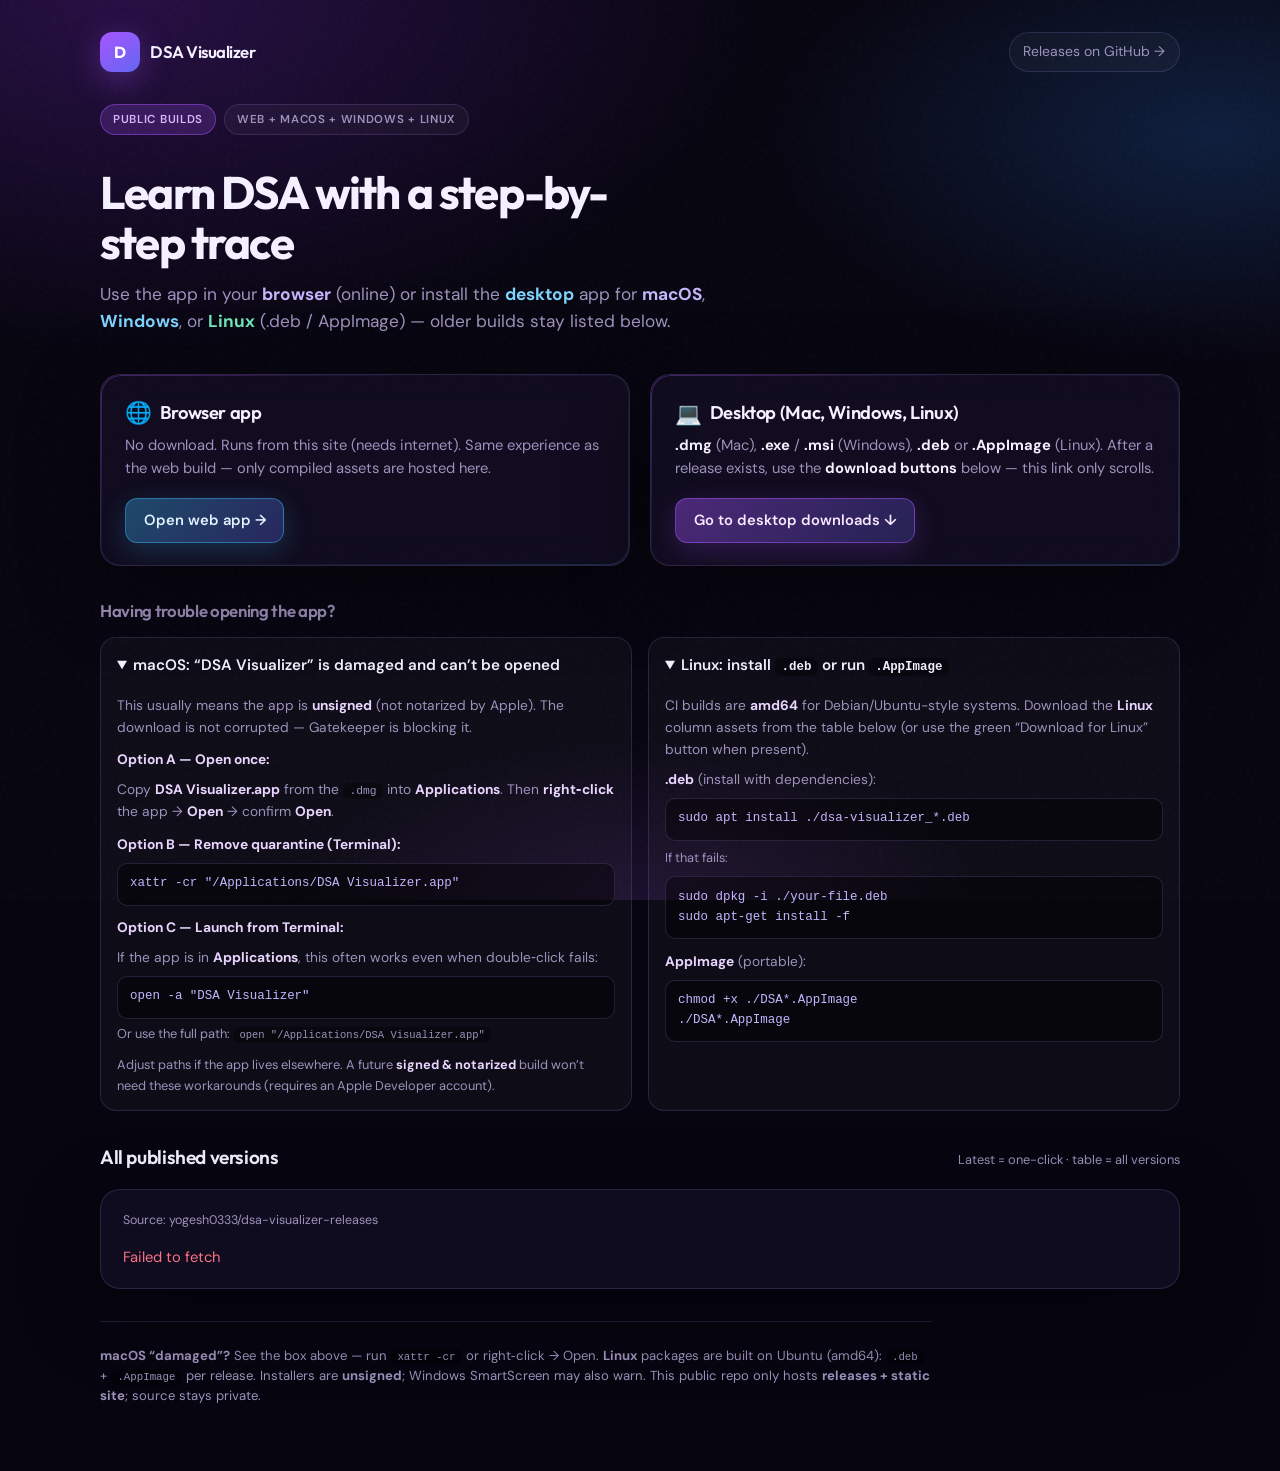
==== commit 58ecddeb: "chore: deploy web bundle to docs/app + sync downloads page" ====
--- a/docs/index.html
+++ b/docs/index.html
@@ -558,9 +558,17 @@
               </p>
               <p style="margin: 0 0 0.5rem"><strong>Option B — Remove quarantine (Terminal):</strong></p>
               <pre>xattr -cr "/Applications/DSA Visualizer.app"</pre>
-              <p style="margin: 0.5rem 0 0; font-size: 0.8rem">
-                Adjust the path if the app lives elsewhere. Then try opening the app again. A future
-                <strong>signed &amp; notarized</strong> build won’t need this (requires an Apple Developer account).
+              <p style="margin: 0.65rem 0 0.5rem"><strong>Option C — Launch from Terminal:</strong></p>
+              <p style="margin: 0 0 0.5rem; font-size: 0.86rem">
+                If the app is in <strong>Applications</strong>, this often works even when double‑click fails:
+              </p>
+              <pre>open -a "DSA Visualizer"</pre>
+              <p style="margin: 0.35rem 0 0; font-size: 0.8rem">
+                Or use the full path: <code>open "/Applications/DSA Visualizer.app"</code>
+              </p>
+              <p style="margin: 0.65rem 0 0; font-size: 0.8rem">
+                Adjust paths if the app lives elsewhere. A future <strong>signed &amp; notarized</strong> build won’t
+                need these workarounds (requires an Apple Developer account).
               </p>
             </div>
           </details>
